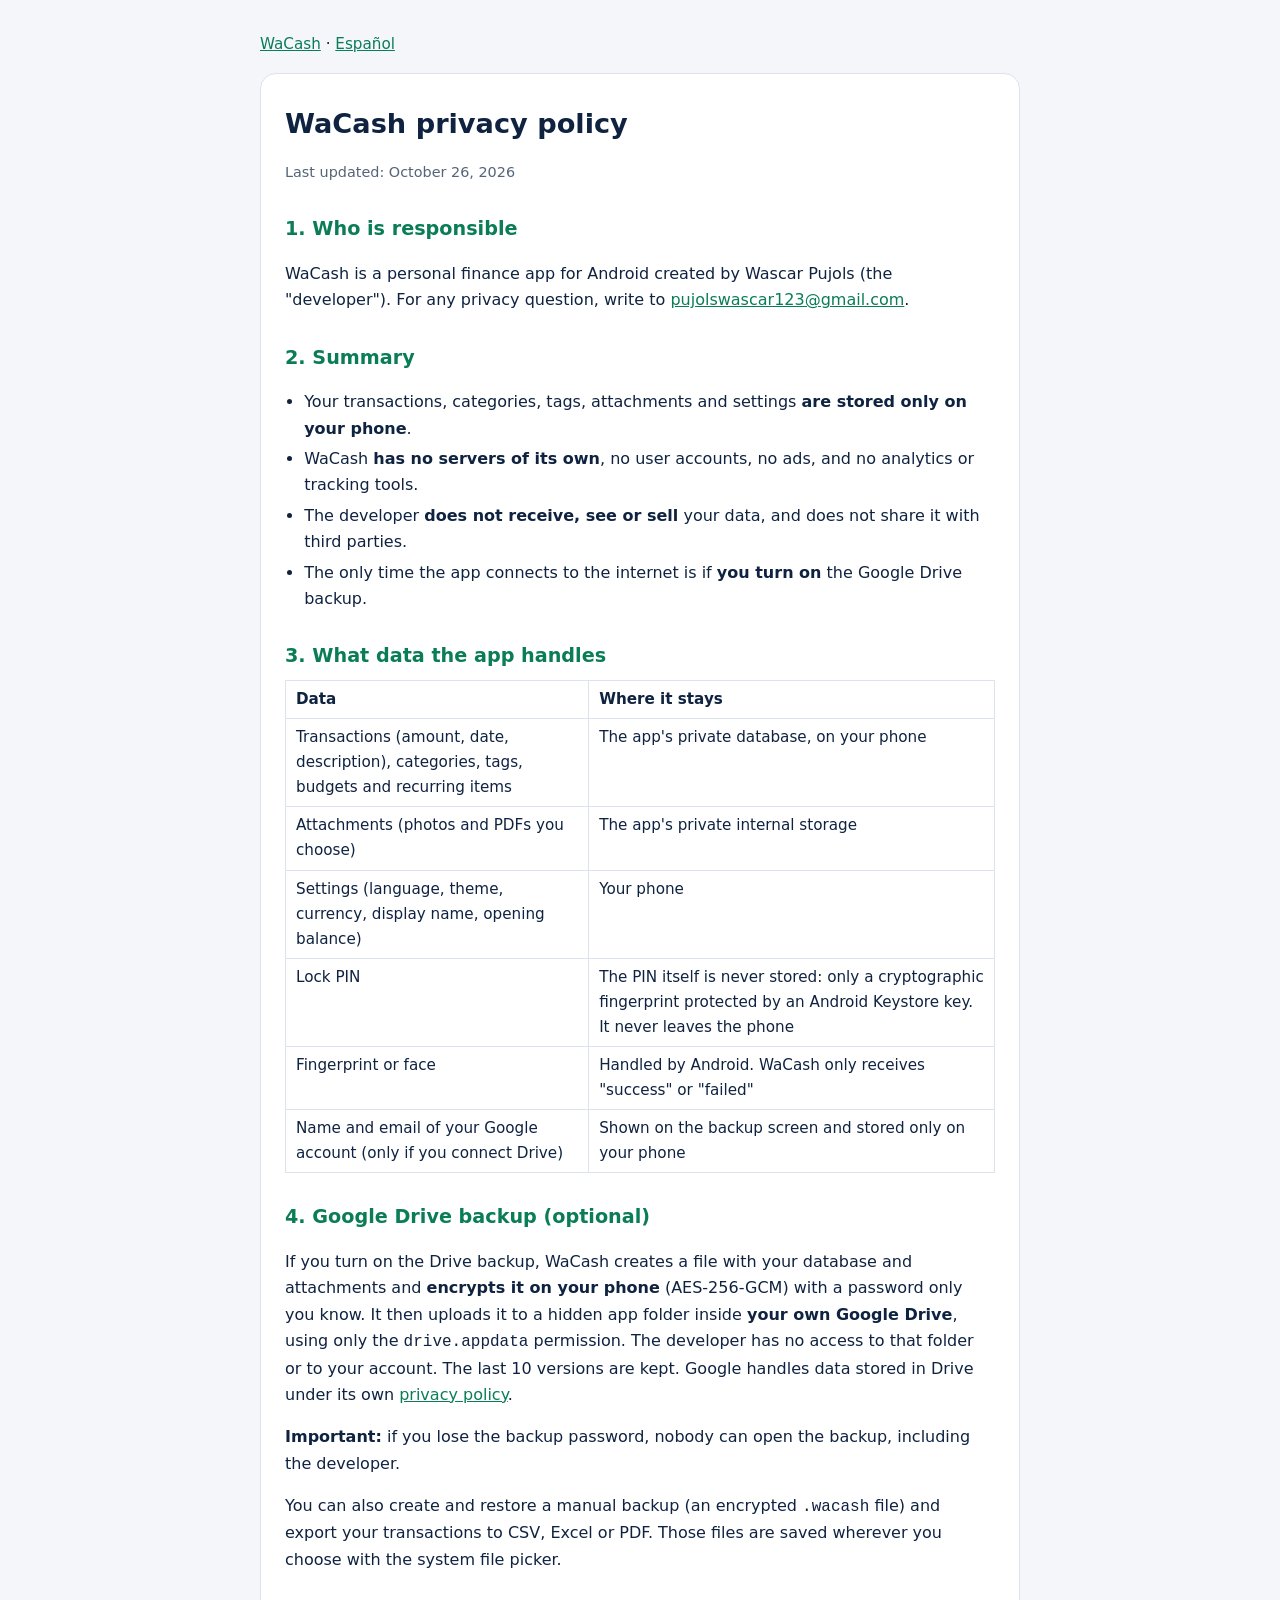
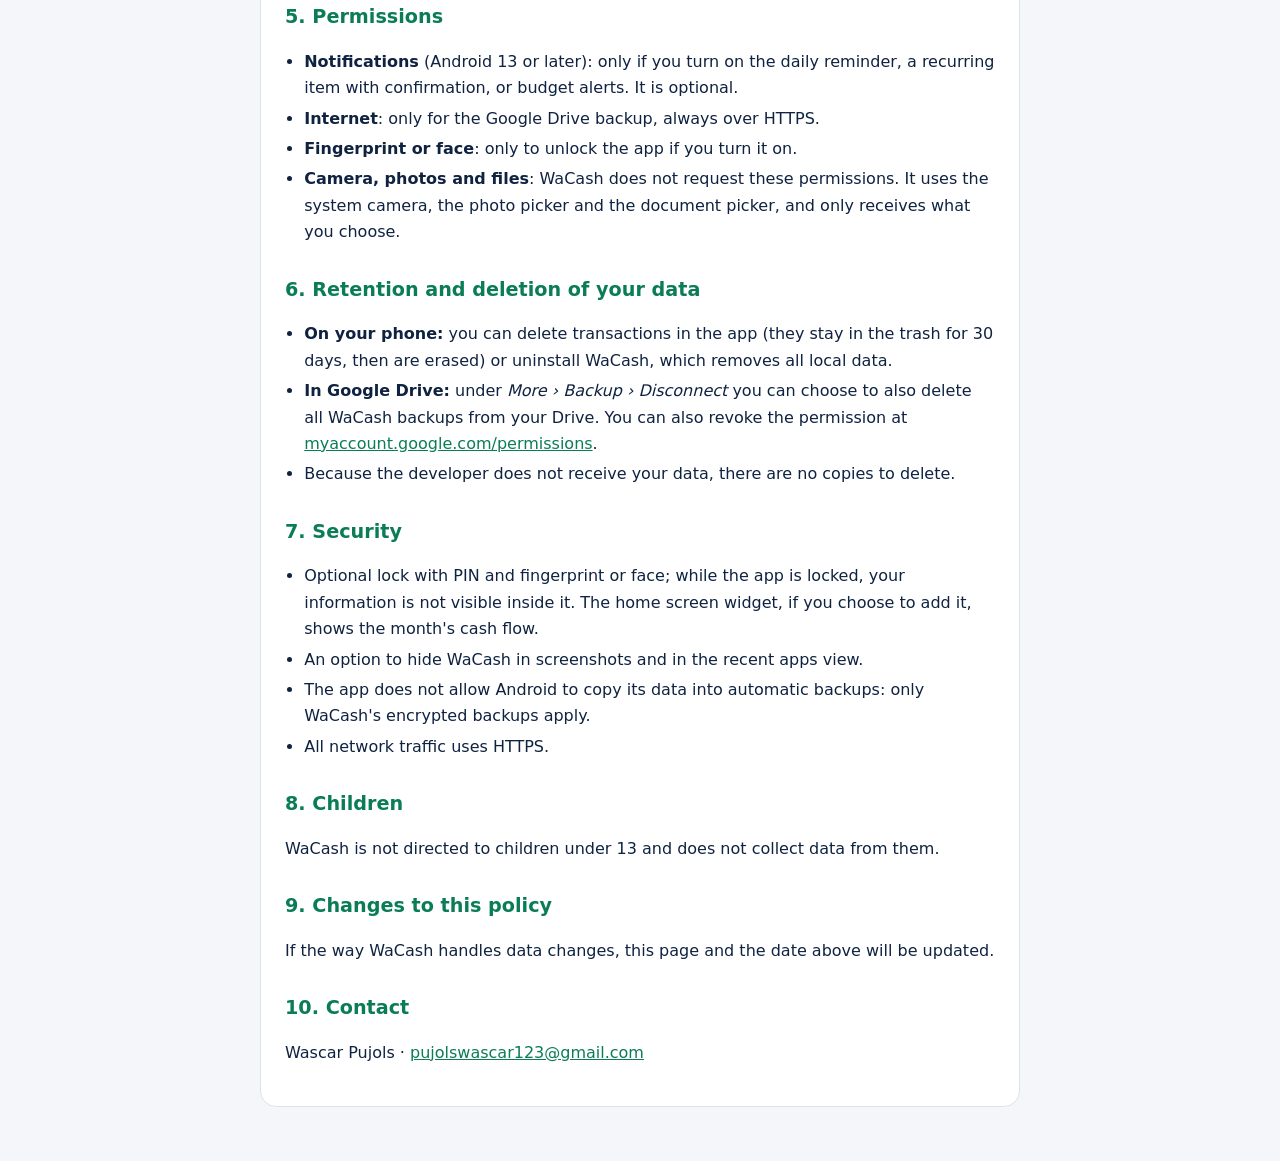
==== privacy.html @ 494b2dd3 "Política de privacidad de WaCash (español e inglés) Co-Authored-By: Claude Sonnet 5.5 <noreply@anthr" ====
<!doctype html>
<html lang="en">
<head><meta charset="utf-8"><meta name="viewport" content="width=device-width,initial-scale=1">
<title>Privacy policy — WaCash</title><link rel="stylesheet" href="style.css"></head>
<body><main>
<nav><a href="index.html">WaCash</a> · <a href="privacidad.html">Español</a></nav>
<article>
<h1>WaCash privacy policy</h1>
<p class="meta">Last updated: October 26, 2026</p>

<h2>1. Who is responsible</h2>
<p>WaCash is a personal finance app for Android created by Wascar Pujols (the "developer"). For any privacy question, write to <a href="mailto:pujolswascar123@gmail.com">pujolswascar123@gmail.com</a>.</p>

<h2>2. Summary</h2>
<ul>
<li>Your transactions, categories, tags, attachments and settings <strong>are stored only on your phone</strong>.</li>
<li>WaCash <strong>has no servers of its own</strong>, no user accounts, no ads, and no analytics or tracking tools.</li>
<li>The developer <strong>does not receive, see or sell</strong> your data, and does not share it with third parties.</li>
<li>The only time the app connects to the internet is if <strong>you turn on</strong> the Google Drive backup.</li>
</ul>

<h2>3. What data the app handles</h2>
<table>
<tr><th>Data</th><th>Where it stays</th></tr>
<tr><td>Transactions (amount, date, description), categories, tags, budgets and recurring items</td><td>The app's private database, on your phone</td></tr>
<tr><td>Attachments (photos and PDFs you choose)</td><td>The app's private internal storage</td></tr>
<tr><td>Settings (language, theme, currency, display name, opening balance)</td><td>Your phone</td></tr>
<tr><td>Lock PIN</td><td>The PIN itself is never stored: only a cryptographic fingerprint protected by an Android Keystore key. It never leaves the phone</td></tr>
<tr><td>Fingerprint or face</td><td>Handled by Android. WaCash only receives "success" or "failed"</td></tr>
<tr><td>Name and email of your Google account (only if you connect Drive)</td><td>Shown on the backup screen and stored only on your phone</td></tr>
</table>

<h2>4. Google Drive backup (optional)</h2>
<p>If you turn on the Drive backup, WaCash creates a file with your database and attachments and <strong>encrypts it on your phone</strong> (AES-256-GCM) with a password only you know. It then uploads it to a hidden app folder inside <strong>your own Google Drive</strong>, using only the <code>drive.appdata</code> permission. The developer has no access to that folder or to your account. The last 10 versions are kept. Google handles data stored in Drive under its own <a href="https://policies.google.com/privacy">privacy policy</a>.</p>
<p><strong>Important:</strong> if you lose the backup password, nobody can open the backup, including the developer.</p>
<p>You can also create and restore a manual backup (an encrypted <code>.wacash</code> file) and export your transactions to CSV, Excel or PDF. Those files are saved wherever you choose with the system file picker.</p>

<h2>5. Permissions</h2>
<ul>
<li><strong>Notifications</strong> (Android 13 or later): only if you turn on the daily reminder, a recurring item with confirmation, or budget alerts. It is optional.</li>
<li><strong>Internet</strong>: only for the Google Drive backup, always over HTTPS.</li>
<li><strong>Fingerprint or face</strong>: only to unlock the app if you turn it on.</li>
<li><strong>Camera, photos and files</strong>: WaCash does not request these permissions. It uses the system camera, the photo picker and the document picker, and only receives what you choose.</li>
</ul>

<h2>6. Retention and deletion of your data</h2>
<ul>
<li><strong>On your phone:</strong> you can delete transactions in the app (they stay in the trash for 30 days, then are erased) or uninstall WaCash, which removes all local data.</li>
<li><strong>In Google Drive:</strong> under <em>More › Backup › Disconnect</em> you can choose to also delete all WaCash backups from your Drive. You can also revoke the permission at <a href="https://myaccount.google.com/permissions">myaccount.google.com/permissions</a>.</li>
<li>Because the developer does not receive your data, there are no copies to delete.</li>
</ul>

<h2>7. Security</h2>
<ul>
<li>Optional lock with PIN and fingerprint or face; while the app is locked, your information is not visible inside it. The home screen widget, if you choose to add it, shows the month's cash flow.</li>
<li>An option to hide WaCash in screenshots and in the recent apps view.</li>
<li>The app does not allow Android to copy its data into automatic backups: only WaCash's encrypted backups apply.</li>
<li>All network traffic uses HTTPS.</li>
</ul>

<h2>8. Children</h2>
<p>WaCash is not directed to children under 13 and does not collect data from them.</p>

<h2>9. Changes to this policy</h2>
<p>If the way WaCash handles data changes, this page and the date above will be updated.</p>

<h2>10. Contact</h2>
<p>Wascar Pujols · <a href="mailto:pujolswascar123@gmail.com">pujolswascar123@gmail.com</a></p>
</article>
</main></body></html>
---- style.css ----
:root { color-scheme: light dark; --ink:#0F2341; --bg:#F4F6FA; --card:#fff; --accent:#0A7D57; --line:#dde3ec; }
@media (prefers-color-scheme: dark) { :root { --ink:#E8EEF8; --bg:#0B1730; --card:#12203D; --accent:#19C08A; --line:#243556; } }
body { margin:0; background:var(--bg); color:var(--ink); font:16px/1.65 system-ui,-apple-system,"Segoe UI",Roboto,sans-serif; }
main { max-width:760px; margin:0 auto; padding:24px 16px 56px; }
article { background:var(--card); border:1px solid var(--line); border-radius:16px; padding:8px 24px 24px; }
h1 { font-size:1.7rem; margin:20px 0 4px; } h2 { font-size:1.2rem; margin:28px 0 8px; color:var(--accent); }
a { color:var(--accent); } ul { padding-left:1.2rem; } li { margin:4px 0; }
.meta { color:var(--ink); opacity:.7; font-size:.9rem; } nav { margin:8px 0 16px; font-size:.95rem; }
table { border-collapse:collapse; width:100%; font-size:.95rem; } td,th { border:1px solid var(--line); padding:6px 10px; text-align:left; vertical-align:top; }
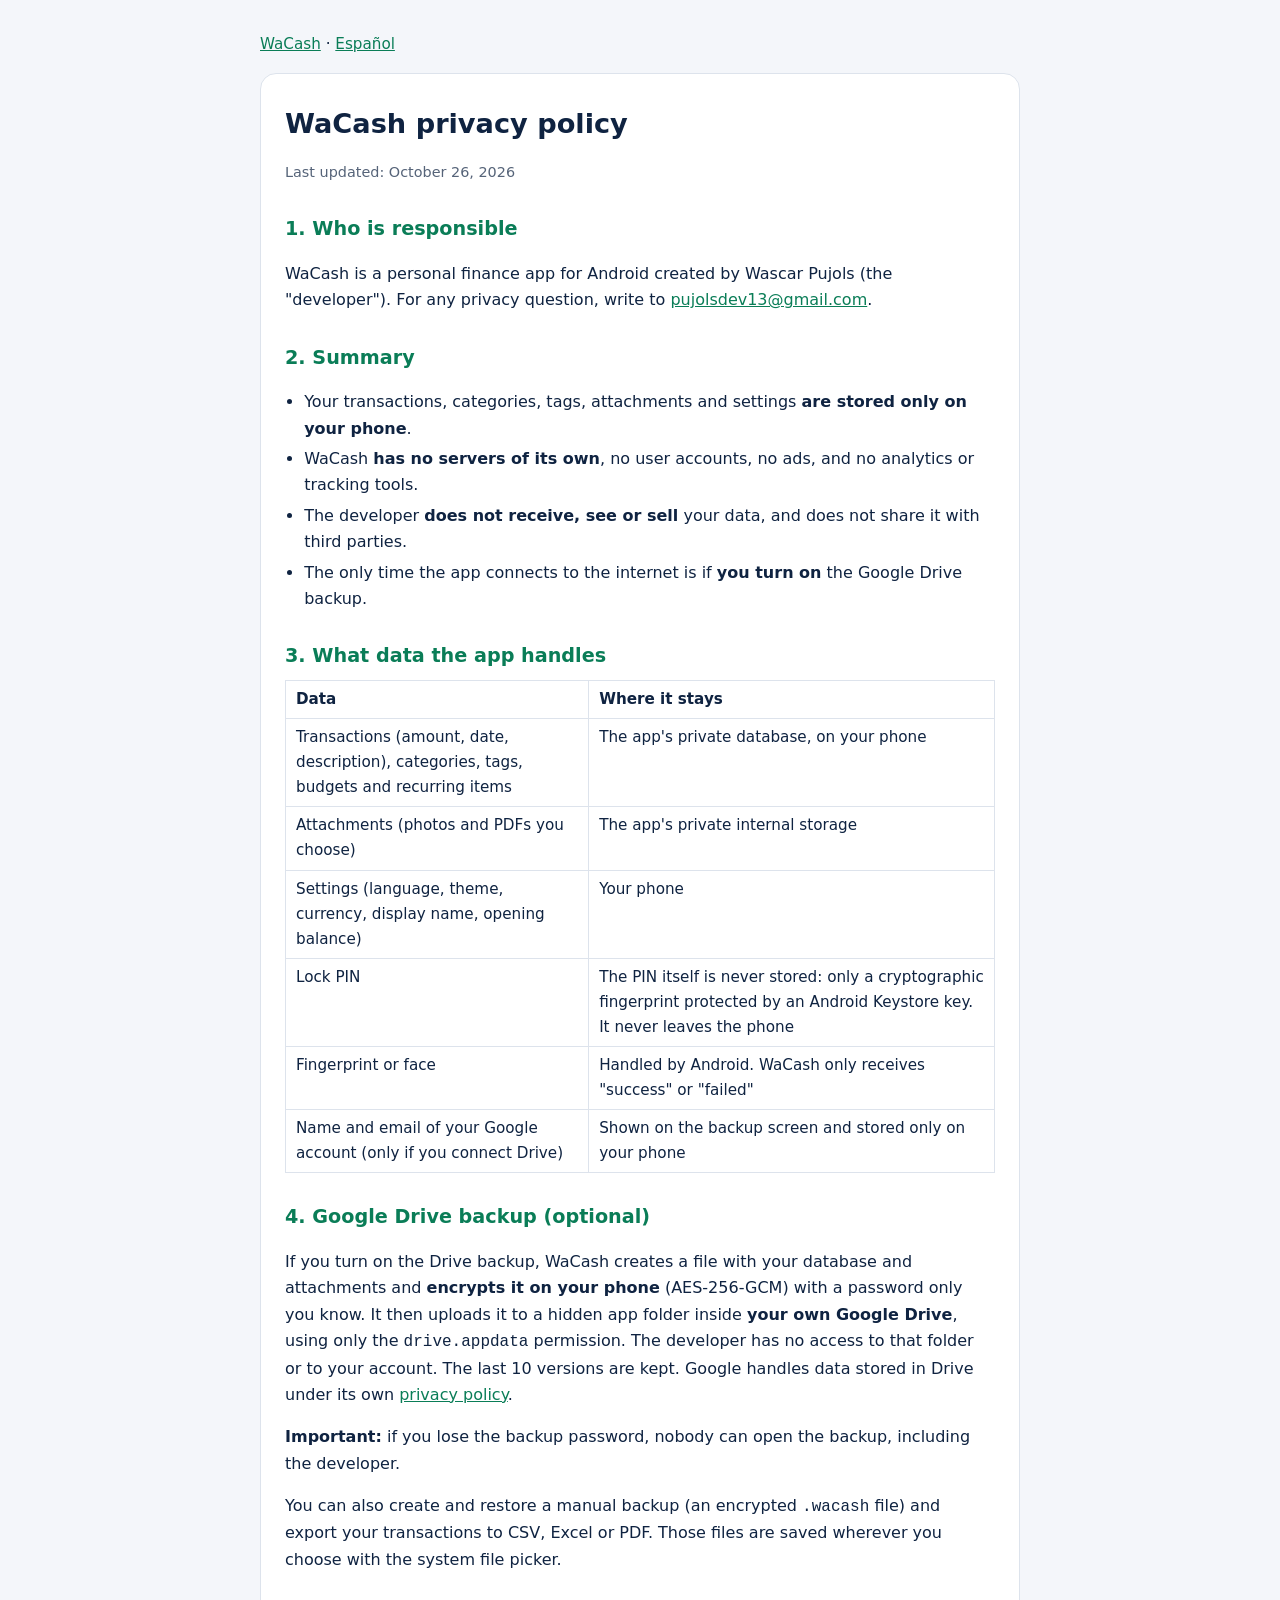
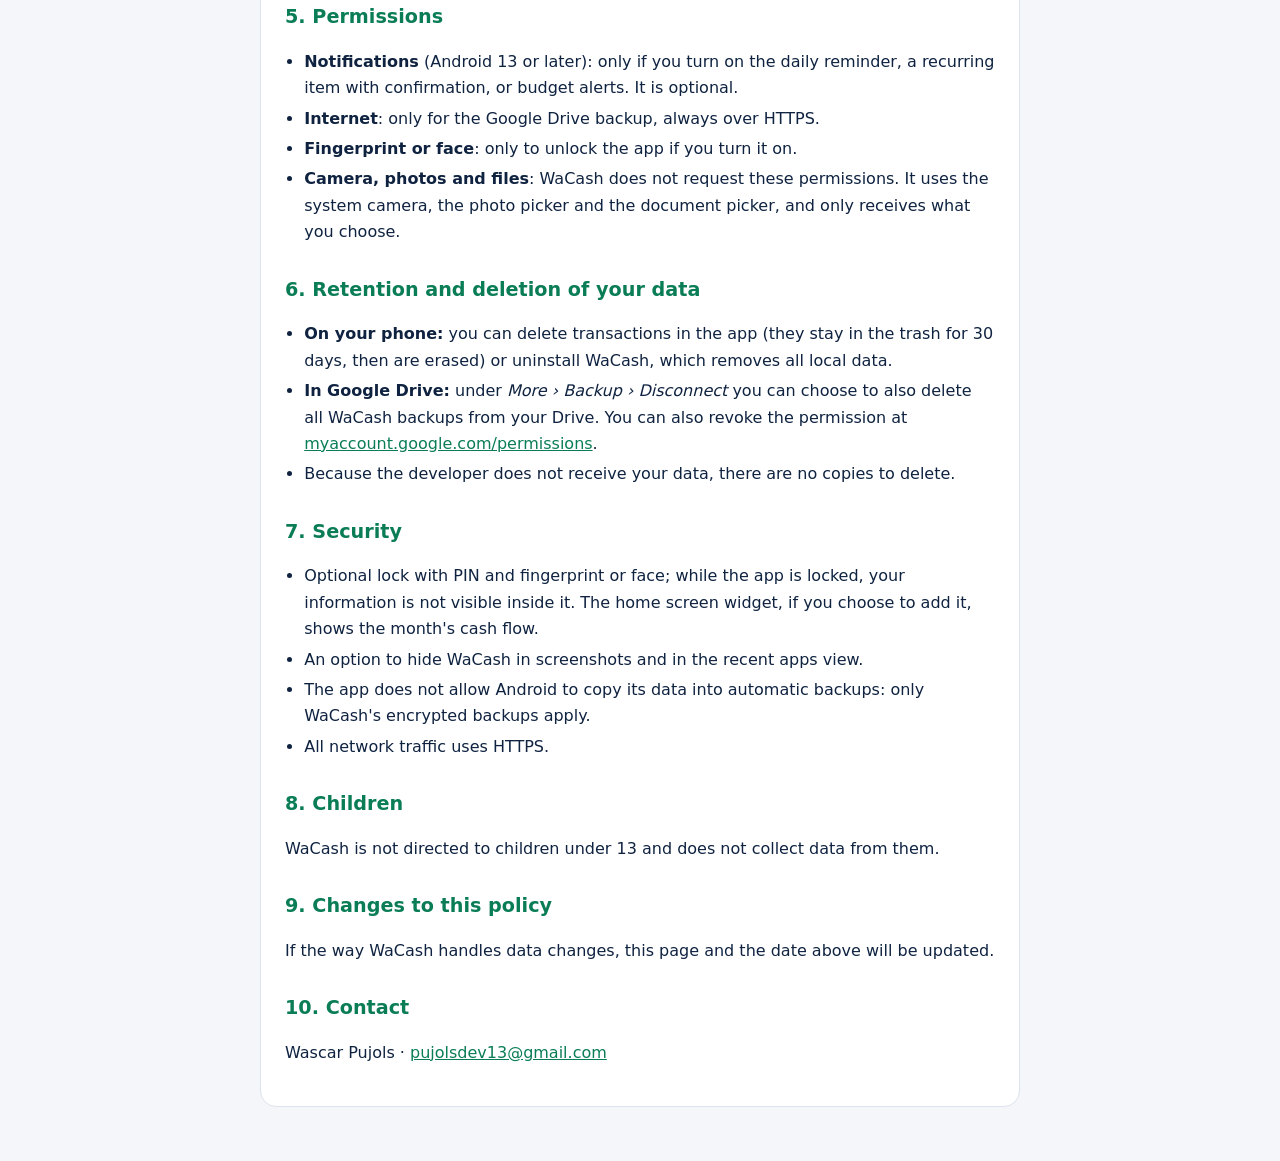
==== commit c3ecbea8: "Update privacy.html" ====
--- a/privacy.html
+++ b/privacy.html
@@ -9,7 +9,7 @@
 <p class="meta">Last updated: October 26, 2026</p>
 
 <h2>1. Who is responsible</h2>
-<p>WaCash is a personal finance app for Android created by Wascar Pujols (the "developer"). For any privacy question, write to <a href="mailto:pujolswascar123@gmail.com">pujolswascar123@gmail.com</a>.</p>
+<p>WaCash is a personal finance app for Android created by Wascar Pujols (the "developer"). For any privacy question, write to <a href="mailto:pujolsdev13@gmail.com">pujolsdev13@gmail.com</a>.</p>
 
 <h2>2. Summary</h2>
 <ul>
@@ -65,6 +65,6 @@
 <p>If the way WaCash handles data changes, this page and the date above will be updated.</p>
 
 <h2>10. Contact</h2>
-<p>Wascar Pujols · <a href="mailto:pujolswascar123@gmail.com">pujolswascar123@gmail.com</a></p>
+<p>Wascar Pujols · <a href="mailto:pujolsdev13@gmail.com">pujolsdev13@gmail.com</a></p>
 </article>
 </main></body></html>
